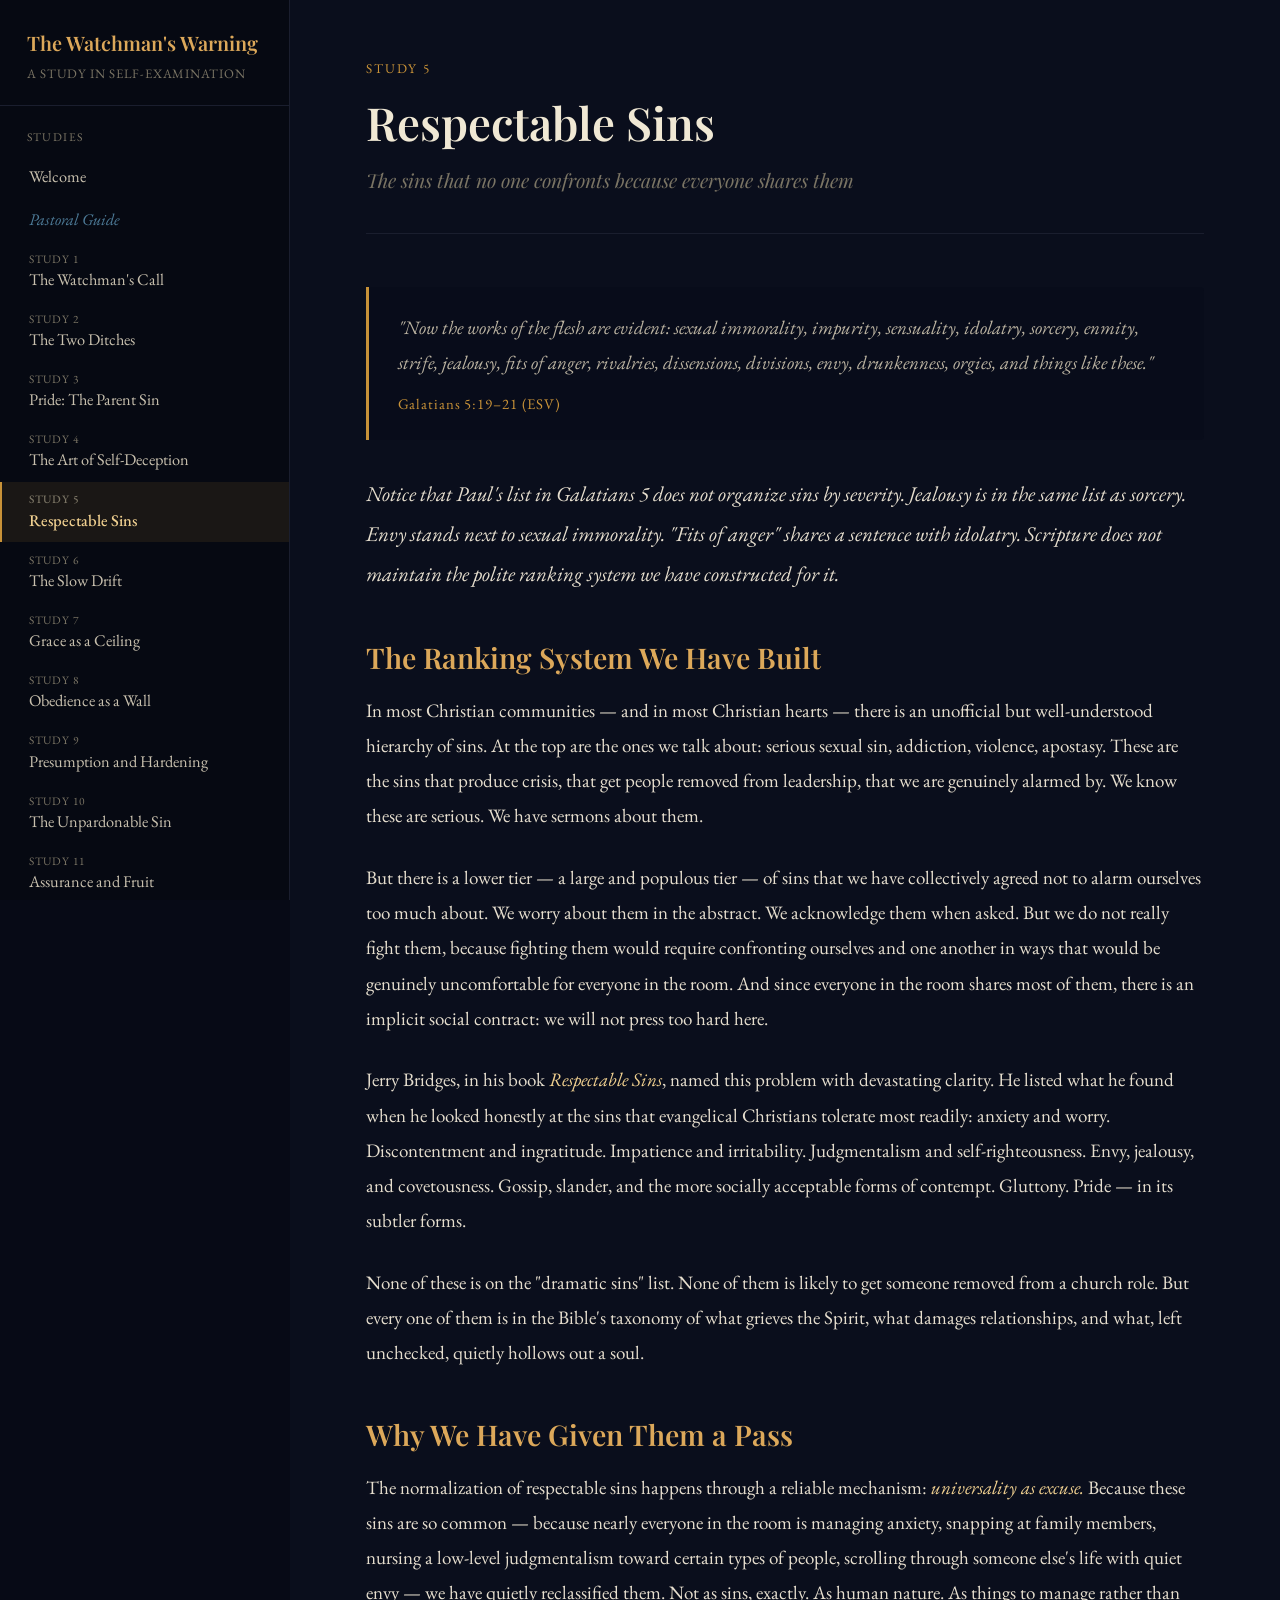
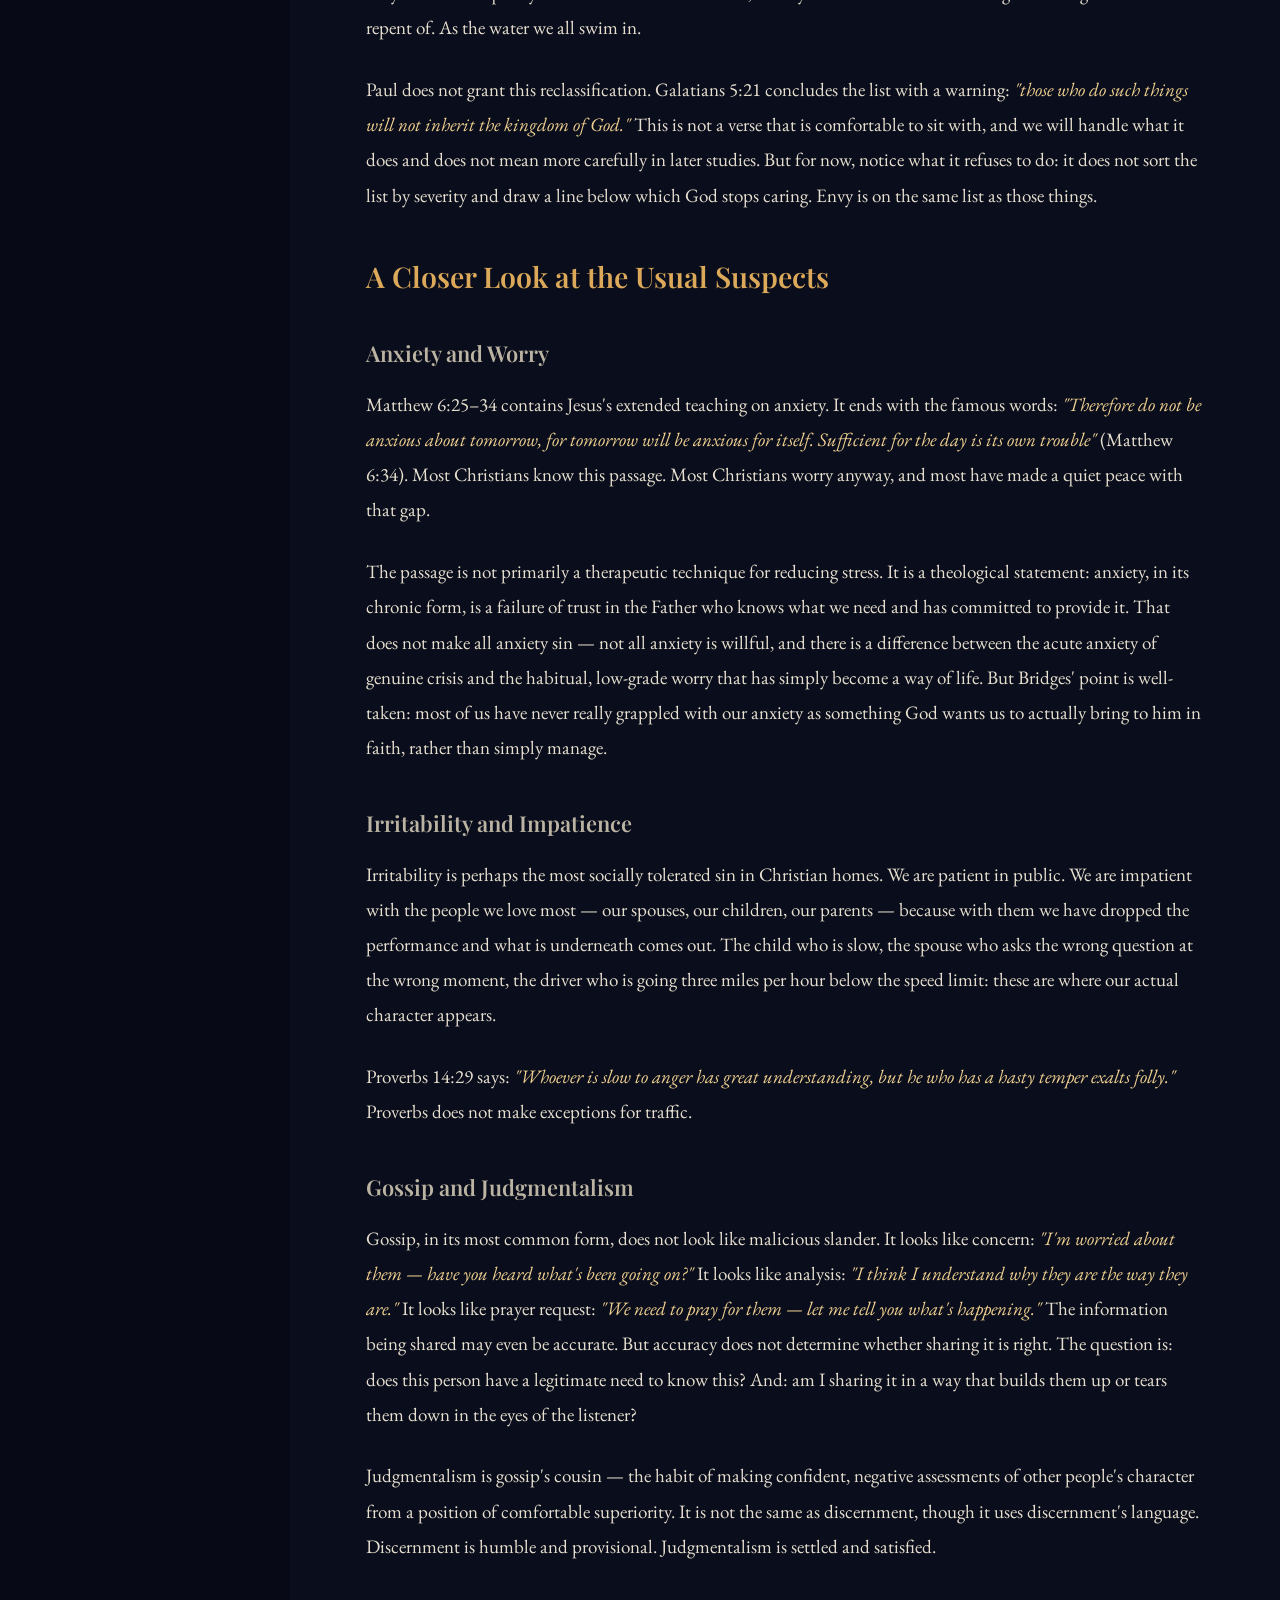
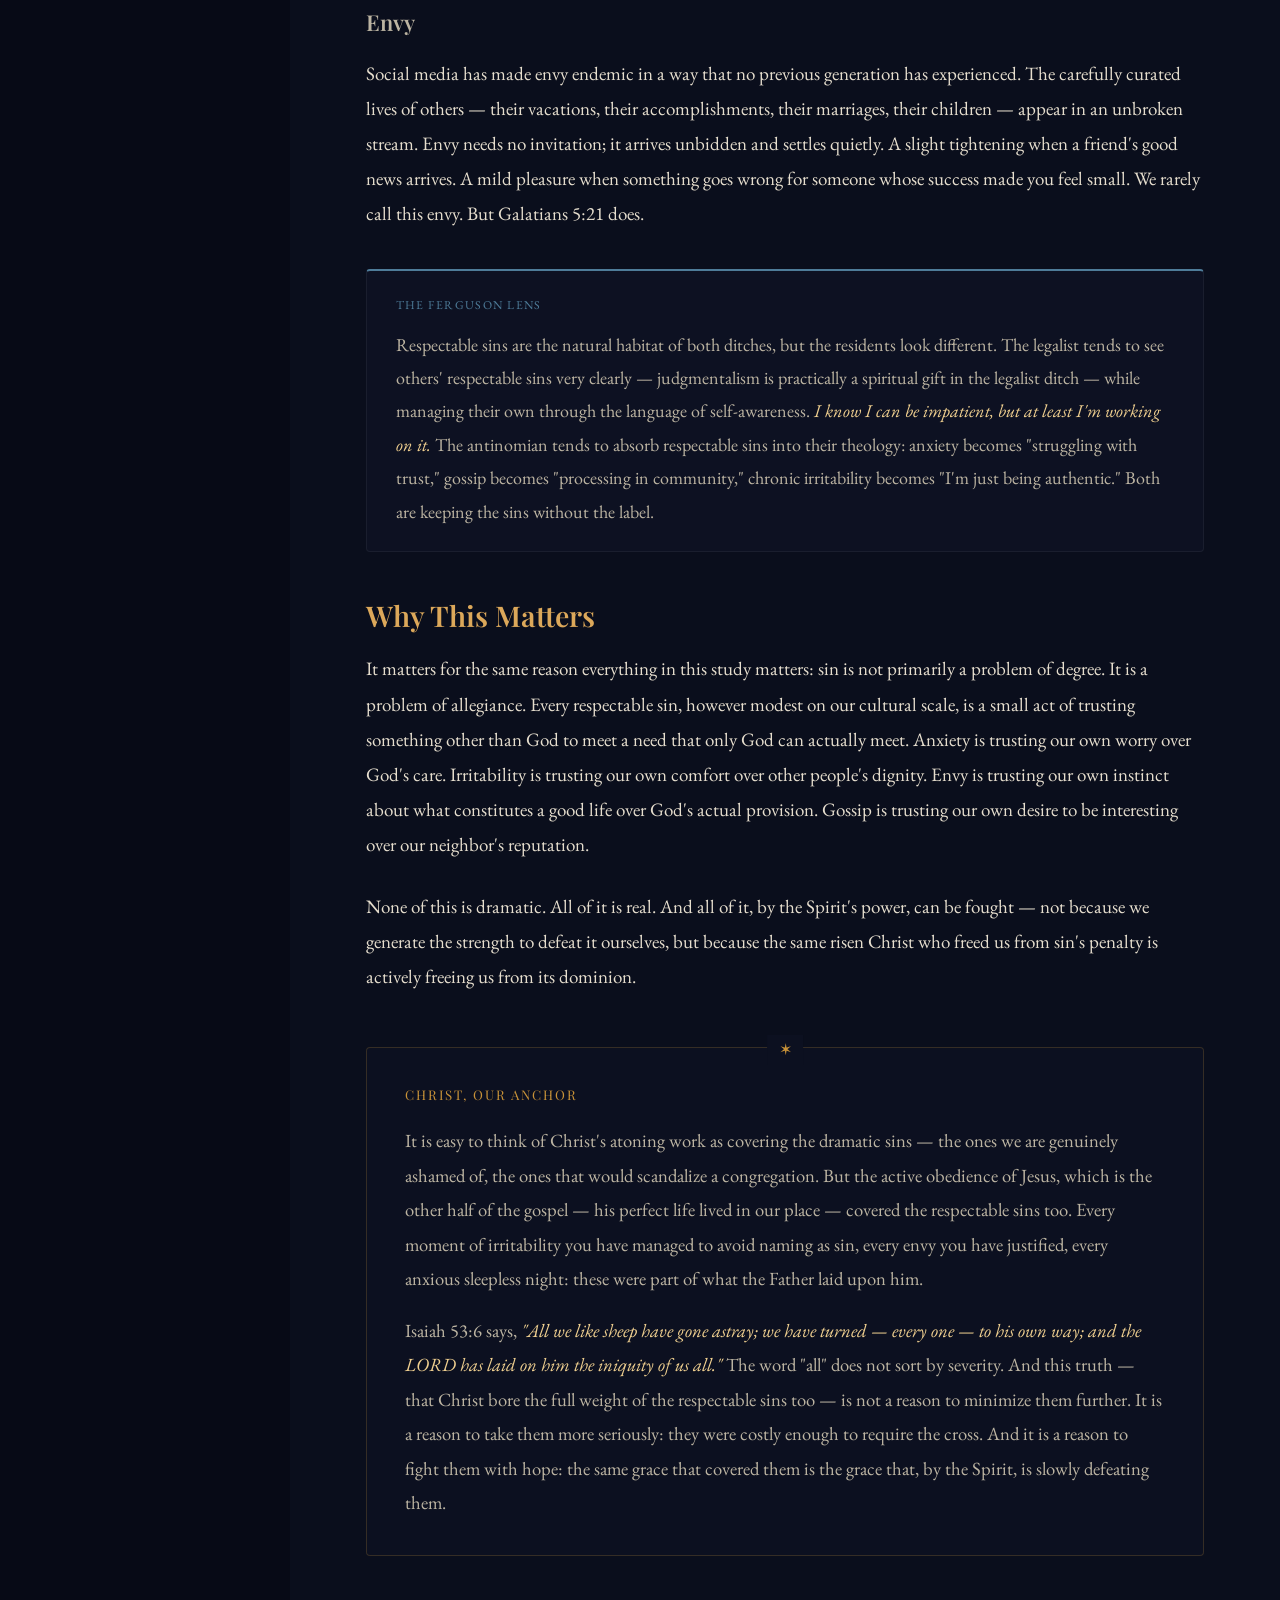
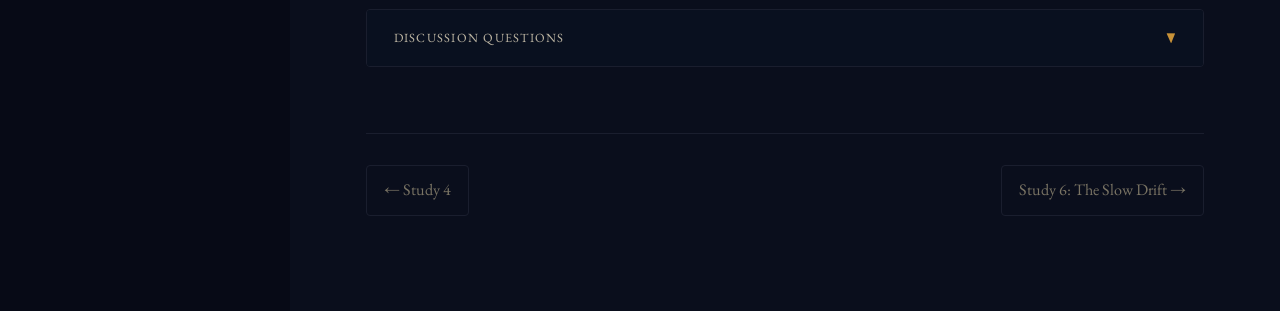
==== page-05-respectable-sins.html @ fbf7cce7 "Add files via upload" ====
<!DOCTYPE html>
<html lang="en">
<head>
<meta charset="UTF-8">
<meta name="viewport" content="width=device-width, initial-scale=1.0">
<title>Study 5: Respectable Sins | The Watchman's Warning</title>
<link rel="stylesheet" href="styles.css">
</head>
<body>
<div class="site-wrapper">
  <aside class="sidebar" id="sidebar"></aside>
  <div class="sidebar-overlay" id="sidebar-overlay"></div>

  <main class="main-content">
    <div class="page-header">
      <span class="page-label">Study 5</span>
      <h1>Respectable Sins</h1>
      <p class="page-subtitle">The sins that no one confronts because everyone shares them</p>
    </div>

    <div class="content-body">

      <blockquote class="scripture">
        <p>"Now the works of the flesh are evident: sexual immorality, impurity, sensuality, idolatry, sorcery, enmity, strife, jealousy, fits of anger, rivalries, dissensions, divisions, envy, drunkenness, orgies, and things like these."</p>
        <span class="scripture-ref">Galatians 5:19–21 (ESV)</span>
      </blockquote>

      <p class="lede">Notice that Paul's list in Galatians 5 does not organize sins by severity. Jealousy is in the same list as sorcery. Envy stands next to sexual immorality. "Fits of anger" shares a sentence with idolatry. Scripture does not maintain the polite ranking system we have constructed for it.</p>

      <h2>The Ranking System We Have Built</h2>

      <p>In most Christian communities — and in most Christian hearts — there is an unofficial but well-understood hierarchy of sins. At the top are the ones we talk about: serious sexual sin, addiction, violence, apostasy. These are the sins that produce crisis, that get people removed from leadership, that we are genuinely alarmed by. We know these are serious. We have sermons about them.</p>

      <p>But there is a lower tier — a large and populous tier — of sins that we have collectively agreed not to alarm ourselves too much about. We worry about them in the abstract. We acknowledge them when asked. But we do not really fight them, because fighting them would require confronting ourselves and one another in ways that would be genuinely uncomfortable for everyone in the room. And since everyone in the room shares most of them, there is an implicit social contract: we will not press too hard here.</p>

      <p>Jerry Bridges, in his book <em>Respectable Sins</em>, named this problem with devastating clarity. He listed what he found when he looked honestly at the sins that evangelical Christians tolerate most readily: anxiety and worry. Discontentment and ingratitude. Impatience and irritability. Judgmentalism and self-righteousness. Envy, jealousy, and covetousness. Gossip, slander, and the more socially acceptable forms of contempt. Gluttony. Pride — in its subtler forms.</p>

      <p>None of these is on the "dramatic sins" list. None of them is likely to get someone removed from a church role. But every one of them is in the Bible's taxonomy of what grieves the Spirit, what damages relationships, and what, left unchecked, quietly hollows out a soul.</p>

      <h2>Why We Have Given Them a Pass</h2>

      <p>The normalization of respectable sins happens through a reliable mechanism: <em>universality as excuse.</em> Because these sins are so common — because nearly everyone in the room is managing anxiety, snapping at family members, nursing a low-level judgmentalism toward certain types of people, scrolling through someone else's life with quiet envy — we have quietly reclassified them. Not as sins, exactly. As human nature. As things to manage rather than repent of. As the water we all swim in.</p>

      <p>Paul does not grant this reclassification. Galatians 5:21 concludes the list with a warning: <em>"those who do such things will not inherit the kingdom of God."</em> This is not a verse that is comfortable to sit with, and we will handle what it does and does not mean more carefully in later studies. But for now, notice what it refuses to do: it does not sort the list by severity and draw a line below which God stops caring. Envy is on the same list as those things.</p>

      <h2>A Closer Look at the Usual Suspects</h2>

      <h3>Anxiety and Worry</h3>

      <p>Matthew 6:25–34 contains Jesus's extended teaching on anxiety. It ends with the famous words: <em>"Therefore do not be anxious about tomorrow, for tomorrow will be anxious for itself. Sufficient for the day is its own trouble"</em> (Matthew 6:34). Most Christians know this passage. Most Christians worry anyway, and most have made a quiet peace with that gap.</p>

      <p>The passage is not primarily a therapeutic technique for reducing stress. It is a theological statement: anxiety, in its chronic form, is a failure of trust in the Father who knows what we need and has committed to provide it. That does not make all anxiety sin — not all anxiety is willful, and there is a difference between the acute anxiety of genuine crisis and the habitual, low-grade worry that has simply become a way of life. But Bridges' point is well-taken: most of us have never really grappled with our anxiety as something God wants us to actually bring to him in faith, rather than simply manage.</p>

      <h3>Irritability and Impatience</h3>

      <p>Irritability is perhaps the most socially tolerated sin in Christian homes. We are patient in public. We are impatient with the people we love most — our spouses, our children, our parents — because with them we have dropped the performance and what is underneath comes out. The child who is slow, the spouse who asks the wrong question at the wrong moment, the driver who is going three miles per hour below the speed limit: these are where our actual character appears.</p>

      <p>Proverbs 14:29 says: <em>"Whoever is slow to anger has great understanding, but he who has a hasty temper exalts folly."</em> Proverbs does not make exceptions for traffic.</p>

      <h3>Gossip and Judgmentalism</h3>

      <p>Gossip, in its most common form, does not look like malicious slander. It looks like concern: <em>"I'm worried about them — have you heard what's been going on?"</em> It looks like analysis: <em>"I think I understand why they are the way they are."</em> It looks like prayer request: <em>"We need to pray for them — let me tell you what's happening."</em> The information being shared may even be accurate. But accuracy does not determine whether sharing it is right. The question is: does this person have a legitimate need to know this? And: am I sharing it in a way that builds them up or tears them down in the eyes of the listener?</p>

      <p>Judgmentalism is gossip's cousin — the habit of making confident, negative assessments of other people's character from a position of comfortable superiority. It is not the same as discernment, though it uses discernment's language. Discernment is humble and provisional. Judgmentalism is settled and satisfied.</p>

      <h3>Envy</h3>

      <p>Social media has made envy endemic in a way that no previous generation has experienced. The carefully curated lives of others — their vacations, their accomplishments, their marriages, their children — appear in an unbroken stream. Envy needs no invitation; it arrives unbidden and settles quietly. A slight tightening when a friend's good news arrives. A mild pleasure when something goes wrong for someone whose success made you feel small. We rarely call this envy. But Galatians 5:21 does.</p>

      <div class="ferguson-lens">
        <span class="lens-label">The Ferguson Lens</span>
        <p>Respectable sins are the natural habitat of both ditches, but the residents look different. The legalist tends to see others' respectable sins very clearly — judgmentalism is practically a spiritual gift in the legalist ditch — while managing their own through the language of self-awareness. <em>I know I can be impatient, but at least I'm working on it.</em> The antinomian tends to absorb respectable sins into their theology: anxiety becomes "struggling with trust," gossip becomes "processing in community," chronic irritability becomes "I'm just being authentic." Both are keeping the sins without the label.</p>
      </div>

      <h2>Why This Matters</h2>

      <p>It matters for the same reason everything in this study matters: sin is not primarily a problem of degree. It is a problem of allegiance. Every respectable sin, however modest on our cultural scale, is a small act of trusting something other than God to meet a need that only God can actually meet. Anxiety is trusting our own worry over God's care. Irritability is trusting our own comfort over other people's dignity. Envy is trusting our own instinct about what constitutes a good life over God's actual provision. Gossip is trusting our own desire to be interesting over our neighbor's reputation.</p>

      <p>None of this is dramatic. All of it is real. And all of it, by the Spirit's power, can be fought — not because we generate the strength to defeat it ourselves, but because the same risen Christ who freed us from sin's penalty is actively freeing us from its dominion.</p>

    </div>

    <div class="christ-anchor">
      <h3>Christ, Our Anchor</h3>
      <p>It is easy to think of Christ's atoning work as covering the dramatic sins — the ones we are genuinely ashamed of, the ones that would scandalize a congregation. But the active obedience of Jesus, which is the other half of the gospel — his perfect life lived in our place — covered the respectable sins too. Every moment of irritability you have managed to avoid naming as sin, every envy you have justified, every anxious sleepless night: these were part of what the Father laid upon him.</p>
      <p>Isaiah 53:6 says, <em>"All we like sheep have gone astray; we have turned — every one — to his own way; and the LORD has laid on him the iniquity of us all."</em> The word "all" does not sort by severity. And this truth — that Christ bore the full weight of the respectable sins too — is not a reason to minimize them further. It is a reason to take them more seriously: they were costly enough to require the cross. And it is a reason to fight them with hope: the same grace that covered them is the grace that, by the Spirit, is slowly defeating them.</p>
    </div>

    <div class="discussion-section">
      <button class="discussion-toggle">
        <span class="toggle-label">Discussion Questions</span>
        <span class="toggle-arrow">&#9660;</span>
      </button>
      <div class="discussion-content">
        <ol>
          <li>Without naming anyone else, which of the "usual suspects" in this study — anxiety, irritability, judgmentalism, gossip, envy — do you find most present in your own life? What have you told yourself about it?</li>
          <li>The study describes an "implicit social contract" in Christian communities about which sins we don't press on. Have you experienced this? What happens when someone breaks the contract and names something honestly?</li>
          <li>Galatians 5:21 places envy in the same list as serious sexual sin and then warns about inheriting the kingdom. How do you handle a verse like that — do you feel its weight, or do you find ways to soften it? Why?</li>
          <li>The study reframes respectable sins as "small acts of trusting something other than God." Does that framing change how you feel about them? What does your anxiety or irritability say you are trusting?</li>
          <li>Is there a respectable sin you have made peace with because everyone around you has made peace with it too? What would it mean to stop making that peace?</li>
        </ol>
      </div>
    </div>

    <div class="page-nav">
      <a href="page-04-self-deception.html">&#8592; Study 4</a>
      <a href="page-06-spiritual-apathy.html">Study 6: The Slow Drift &#8594;</a>
    </div>
  </main>
</div>

<button class="sidebar-toggle" id="sidebar-toggle" aria-label="Toggle navigation">&#9776;</button>
<script src="nav.js"></script>
<script>buildNav('page-05');</script>
</body>
</html>
---- styles.css ----
@import url('https://fonts.googleapis.com/css2?family=Playfair+Display:ital,wght@0,400;0,600;0,700;1,400;1,600&family=EB+Garamond:ital,wght@0,400;0,500;1,400;1,500&display=swap');

:root {
  --bg-deep: #070a16;
  --bg-page: #0a0e1c;
  --bg-sidebar: #060912;
  --bg-sidebar-hover: #0e1328;
  --bg-scripture: #080c1a;
  --bg-anchor: #0c1020;
  --bg-discussion: #09101f;
  --bg-callout: #0d1122;
  --text-primary: #e6dece;
  --text-secondary: #bcb4a2;
  --text-muted: #7a7464;
  --text-sidebar: #c8c0ae;
  --text-active: #f0e8d4;
  --amber: #c89238;
  --amber-light: #dca85a;
  --amber-pale: #f0d090;
  --amber-glow: rgba(200,146,56,0.10);
  --amber-border: rgba(200,146,56,0.28);
  --blue-soft: #4e7c99;
  --border-dim: #1a1e2e;
  --border-amber: rgba(200,146,56,0.22);
  --sidebar-width: 290px;
  --font-display: 'Playfair Display', Georgia, serif;
  --font-body: 'EB Garamond', Garamond, Georgia, serif;
  --radius: 4px;
  --transition: 0.2s ease;
}

*, *::before, *::after { box-sizing: border-box; margin: 0; padding: 0; }
html { font-size: 19px; scroll-behavior: smooth; }
body { background: var(--bg-deep); color: var(--text-primary); font-family: var(--font-body); line-height: 1.85; min-height: 100vh; }
.site-wrapper { display: flex; min-height: 100vh; }

.sidebar { width: var(--sidebar-width); min-width: var(--sidebar-width); background: var(--bg-sidebar); border-right: 1px solid var(--border-dim); height: 100vh; position: sticky; top: 0; overflow-y: auto; overflow-x: hidden; scrollbar-width: thin; scrollbar-color: #1e2438 transparent; display: flex; flex-direction: column; flex-shrink: 0; }
.sidebar::-webkit-scrollbar { width: 5px; }
.sidebar::-webkit-scrollbar-track { background: transparent; }
.sidebar::-webkit-scrollbar-thumb { background: #1e2438; border-radius: 3px; }
.sidebar-brand { padding: 1.6rem 1.4rem 1rem; border-bottom: 1px solid var(--border-dim); }
.sidebar-brand a { text-decoration: none; display: block; }
.sidebar-brand .brand-title { font-family: var(--font-display); font-size: 1.05rem; font-weight: 600; color: var(--amber-light); line-height: 1.3; }
.sidebar-brand .brand-sub { font-size: 0.68rem; color: var(--text-muted); letter-spacing: 0.06em; text-transform: uppercase; margin-top: 0.3rem; }
.nav-section-label { font-size: 0.62rem; letter-spacing: 0.12em; text-transform: uppercase; color: var(--text-muted); padding: 1.1rem 1.4rem 0.35rem; }
.nav-list { list-style: none; padding: 0 0 2rem; }
.nav-list li a { display: block; padding: 0.55rem 1.4rem; text-decoration: none; color: var(--text-sidebar); font-size: 0.86rem; line-height: 1.35; border-left: 2px solid transparent; transition: var(--transition); }
.nav-list li a:hover { color: var(--amber-light); background: var(--bg-sidebar-hover); border-left-color: var(--amber-border); }
.nav-list li a.active { color: var(--amber-pale); background: var(--amber-glow); border-left-color: var(--amber); font-weight: 500; }
.nav-list li a .nav-num { display: block; font-size: 0.6rem; color: var(--text-muted); letter-spacing: 0.08em; text-transform: uppercase; margin-bottom: 0.1rem; }
.nav-list li.nav-special a { color: var(--blue-soft); font-style: italic; }
.nav-list li.nav-special a:hover, .nav-list li.nav-special a.active { color: #7aadcc; background: rgba(78,124,153,0.08); border-left-color: var(--blue-soft); }
.sidebar-toggle { display: none; position: fixed; bottom: 1.2rem; right: 1.2rem; z-index: 200; background: var(--amber); color: #000; border: none; width: 48px; height: 48px; border-radius: 50%; font-size: 1.3rem; cursor: pointer; box-shadow: 0 4px 16px rgba(200,146,56,0.4); }
.sidebar-overlay { display: none; }

.main-content { flex: 1; min-width: 0; padding: 3rem 4rem 5rem; background: var(--bg-page); }

.page-header { margin-bottom: 2.8rem; padding-bottom: 1.8rem; border-bottom: 1px solid var(--border-dim); }
.page-label { font-size: 0.7rem; letter-spacing: 0.14em; text-transform: uppercase; color: var(--amber); margin-bottom: 0.7rem; display: block; }
.page-header h1 { font-family: var(--font-display); font-size: 2.4rem; font-weight: 600; color: var(--text-active); line-height: 1.2; margin-bottom: 0.7rem; }
.page-header .page-subtitle { font-size: 1.02rem; color: var(--text-muted); font-style: italic; font-family: var(--font-display); }

.hero-header { text-align: center; padding: 4rem 2rem 2.5rem; }
.hero-watchman { font-size: 2.8rem; color: var(--amber); margin-bottom: 1.5rem; display: block; opacity: 0.65; }
.hero-header h1 { font-family: var(--font-display); font-size: 2.8rem; font-weight: 700; color: var(--text-active); line-height: 1.15; margin-bottom: 0.6rem; }
.hero-header .hero-subtitle { font-family: var(--font-display); font-size: 1.05rem; color: var(--text-secondary); font-style: italic; margin-bottom: 2rem; }
.hero-rule { width: 60px; height: 2px; background: var(--amber); margin: 1.6rem auto; opacity: 0.5; }

.content-body p { margin-bottom: 1.4rem; color: var(--text-primary); }
.content-body h2 { font-family: var(--font-display); font-size: 1.5rem; font-weight: 600; color: var(--amber-light); margin: 2.4rem 0 0.9rem; line-height: 1.3; }
.content-body h3 { font-family: var(--font-display); font-size: 1.15rem; font-weight: 600; color: var(--text-secondary); margin: 2rem 0 0.7rem; }
.lede { font-size: 1.1rem; color: var(--text-secondary); line-height: 1.9; margin-bottom: 1.8rem; font-style: italic; }

blockquote.scripture { background: var(--bg-scripture); border-left: 3px solid var(--amber); margin: 1.8rem 0; padding: 1.2rem 1.8rem 1.2rem 1.5rem; border-radius: 0 var(--radius) var(--radius) 0; }
blockquote.scripture p { color: var(--text-secondary); font-style: italic; margin-bottom: 0.3rem; font-size: 1rem; }
blockquote.scripture .scripture-ref { display: block; font-size: 0.78rem; color: var(--amber); letter-spacing: 0.06em; font-style: normal; margin-top: 0.5rem; }

.ferguson-lens { background: var(--bg-callout); border: 1px solid var(--border-dim); border-top: 2px solid var(--blue-soft); border-radius: var(--radius); padding: 1.2rem 1.5rem; margin: 2rem 0; }
.ferguson-lens .lens-label { font-size: 0.63rem; letter-spacing: 0.12em; text-transform: uppercase; color: var(--blue-soft); margin-bottom: 0.6rem; display: block; }
.ferguson-lens p { font-size: 0.95rem; color: var(--text-secondary); margin-bottom: 0; }

.christ-anchor { background: var(--bg-anchor); border: 1px solid var(--border-amber); border-radius: var(--radius); padding: 1.8rem 2rem; margin: 2.8rem 0; position: relative; }
.christ-anchor::before { content: '\002736'; position: absolute; top: -0.72rem; left: 50%; transform: translateX(-50%); background: var(--bg-anchor); color: var(--amber); padding: 0 0.6rem; font-size: 0.85rem; }
.christ-anchor h3 { font-family: var(--font-display); font-size: 0.7rem; letter-spacing: 0.14em; text-transform: uppercase; color: var(--amber); margin-bottom: 0.9rem; font-weight: 400; }
.christ-anchor p { color: var(--text-secondary); font-size: 0.98rem; margin-bottom: 0.9rem; }
.christ-anchor p:last-child { margin-bottom: 0; }

.discussion-section { margin: 2.8rem 0; border: 1px solid var(--border-dim); border-radius: var(--radius); overflow: hidden; }
.discussion-toggle { width: 100%; background: var(--bg-discussion); border: none; color: var(--text-secondary); font-family: var(--font-body); font-size: 0.88rem; letter-spacing: 0.05em; padding: 1rem 1.4rem; text-align: left; cursor: pointer; display: flex; justify-content: space-between; align-items: center; transition: var(--transition); }
.discussion-toggle:hover { background: var(--bg-callout); color: var(--amber-light); }
.discussion-toggle .toggle-label { font-size: 0.66rem; text-transform: uppercase; letter-spacing: 0.1em; }
.discussion-toggle .toggle-arrow { font-size: 0.75rem; transition: transform 0.25s ease; color: var(--amber); }
.discussion-toggle.open .toggle-arrow { transform: rotate(180deg); }
.discussion-content { padding: 1.4rem 1.8rem 1.6rem; background: var(--bg-discussion); border-top: 1px solid var(--border-dim); display: none; }
.discussion-content.open { display: block; }
.discussion-content ol { padding-left: 1.4rem; }
.discussion-content li { color: var(--text-secondary); font-size: 0.93rem; margin-bottom: 0.9rem; line-height: 1.7; }
.discussion-content li:last-child { margin-bottom: 0; }

.pastoral-note { background: rgba(78,124,153,0.07); border: 1px solid rgba(78,124,153,0.2); border-left: 3px solid var(--blue-soft); border-radius: var(--radius); padding: 1.2rem 1.5rem; margin: 2rem 0; }
.pastoral-note .note-label { font-size: 0.63rem; letter-spacing: 0.12em; text-transform: uppercase; color: var(--blue-soft); margin-bottom: 0.6rem; display: block; }
.pastoral-note p { color: var(--text-secondary); font-size: 0.95rem; margin-bottom: 0.5rem; }
.pastoral-note p:last-child { margin-bottom: 0; }

.page-nav { display: flex; justify-content: space-between; align-items: center; margin-top: 3.5rem; padding-top: 1.6rem; border-top: 1px solid var(--border-dim); }
.page-nav a { color: var(--text-muted); text-decoration: none; font-size: 0.85rem; padding: 0.5rem 0.9rem; border: 1px solid var(--border-dim); border-radius: var(--radius); transition: var(--transition); }
.page-nav a:hover { color: var(--amber-light); border-color: var(--amber-border); background: var(--amber-glow); }
.page-nav .nav-placeholder { opacity: 0; pointer-events: none; }

.study-grid { display: grid; gap: 0.7rem; margin: 1.5rem 0; }
.study-card { display: block; background: var(--bg-callout); border: 1px solid var(--border-dim); border-radius: var(--radius); padding: 1rem 1.3rem; text-decoration: none; transition: var(--transition); }
.study-card:hover { border-color: var(--amber-border); background: var(--amber-glow); }
.study-card .card-num { font-size: 0.6rem; letter-spacing: 0.1em; text-transform: uppercase; color: var(--text-muted); margin-bottom: 0.15rem; display: block; }
.study-card .card-title { font-family: var(--font-display); font-size: 1.02rem; color: var(--text-active); display: block; margin-bottom: 0.15rem; }
.study-card .card-sub { font-size: 0.8rem; color: var(--text-muted); font-style: italic; display: block; }
.study-card.card-special .card-title { color: var(--blue-soft); }
.section-divider { display: flex; align-items: center; gap: 1rem; margin: 1.4rem 0 0.3rem; color: var(--text-muted); font-size: 0.63rem; letter-spacing: 0.12em; text-transform: uppercase; }
.section-divider::before, .section-divider::after { content: ''; flex: 1; height: 1px; background: var(--border-dim); }

@media (max-width: 900px) {
  .sidebar { position: fixed; left: -300px; top: 0; height: 100vh; z-index: 100; transition: left 0.28s ease; }
  .sidebar.open { left: 0; box-shadow: 4px 0 30px rgba(0,0,0,0.6); }
  .sidebar-overlay { display: block; position: fixed; inset: 0; background: rgba(0,0,0,0.5); z-index: 99; opacity: 0; pointer-events: none; transition: opacity 0.28s ease; }
  .sidebar-overlay.visible { opacity: 1; pointer-events: all; }
  .sidebar-toggle { display: flex; align-items: center; justify-content: center; }
  .main-content { padding: 2rem 1.6rem 4rem; }
  .page-header h1 { font-size: 1.9rem; }
}
@media (max-width: 600px) {
  .main-content { padding: 1.5rem 1.1rem 4rem; }
  .hero-header h1 { font-size: 2rem; }
}

em { color: var(--amber-pale); font-style: italic; }
strong { color: var(--text-active); font-weight: 500; }
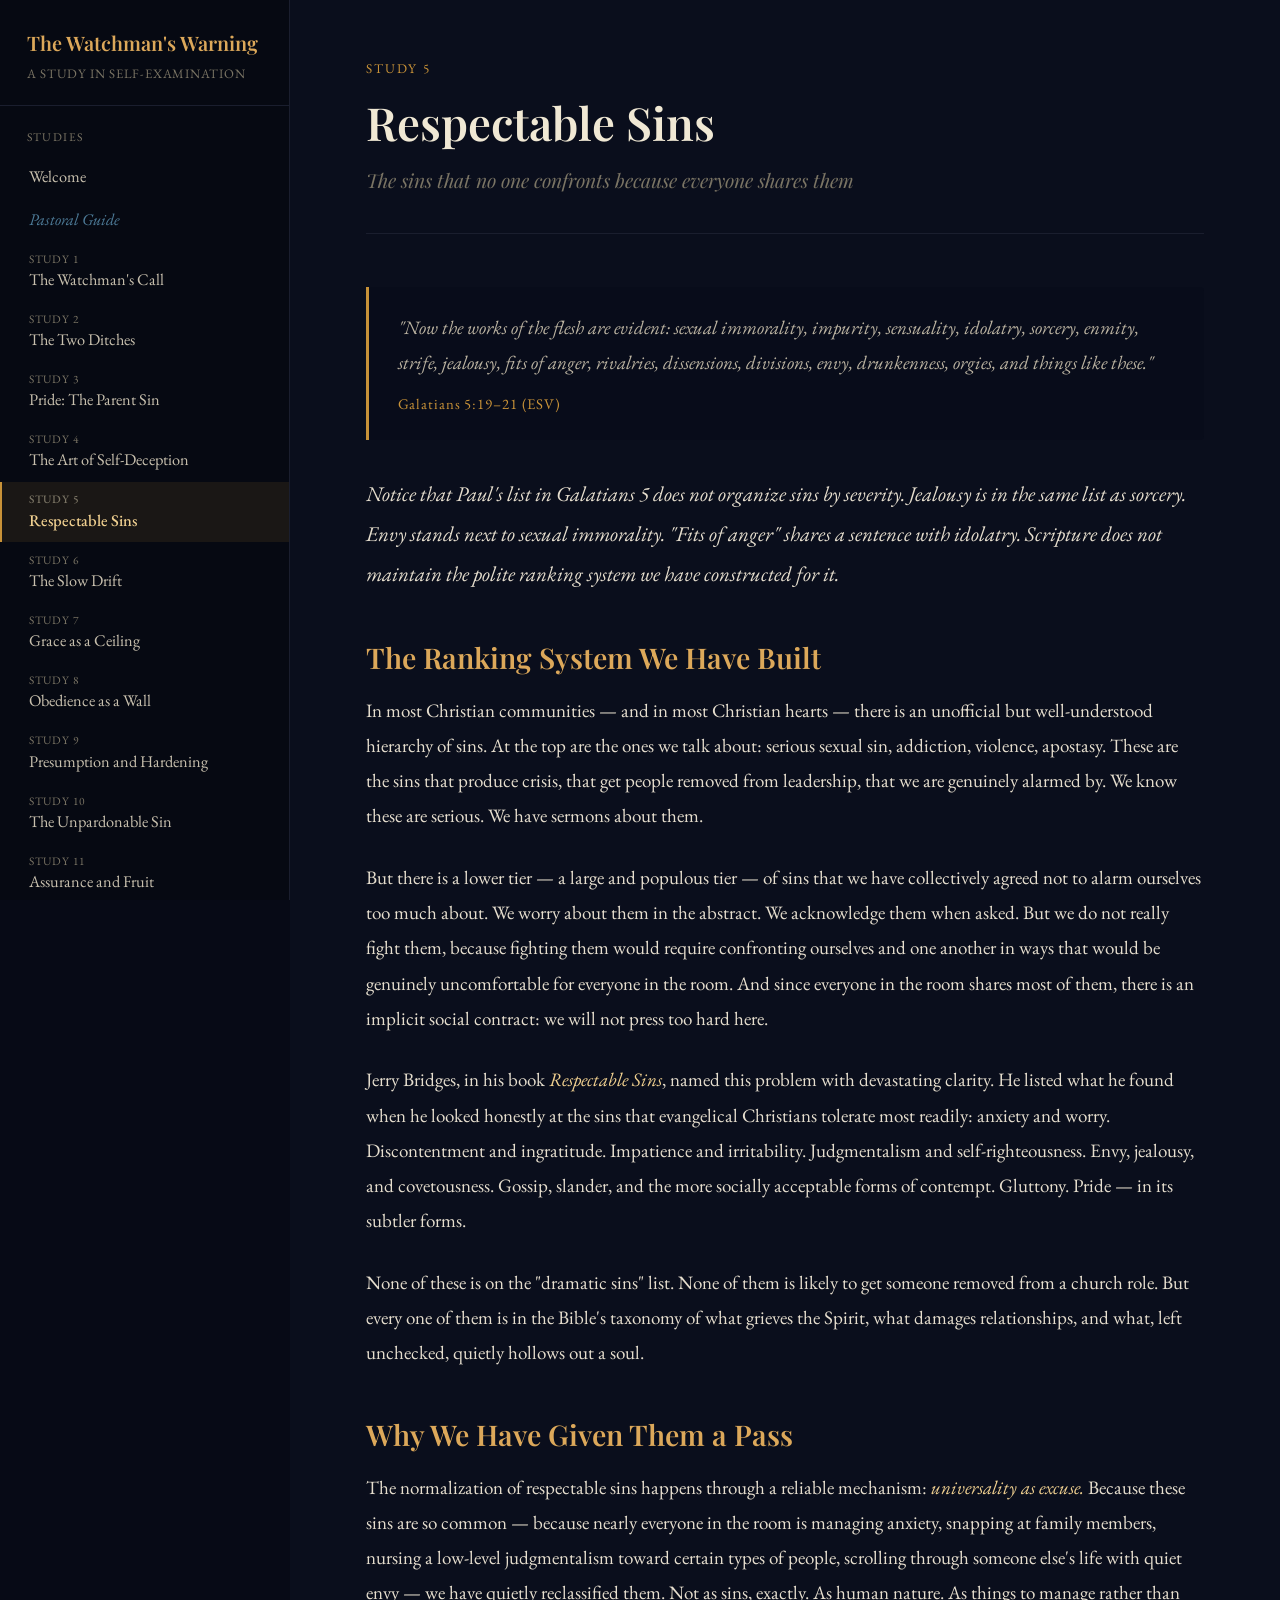
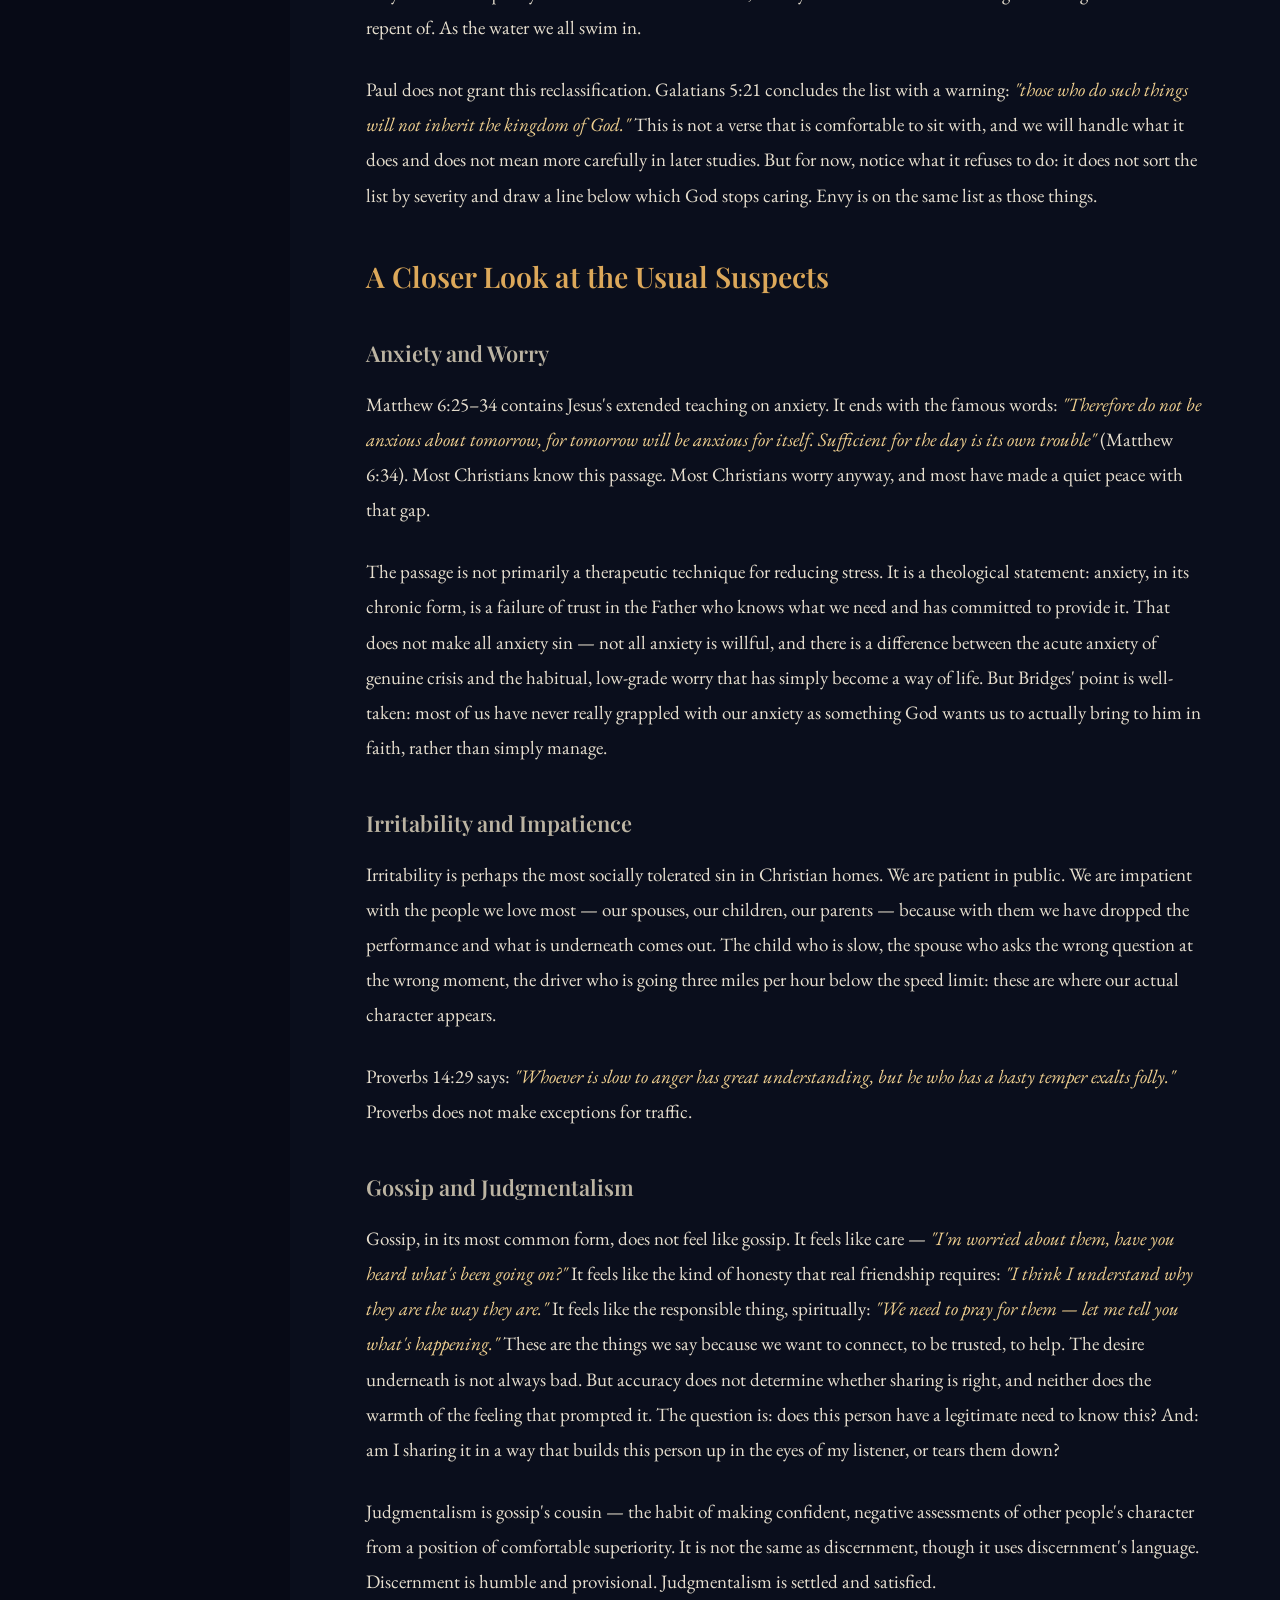
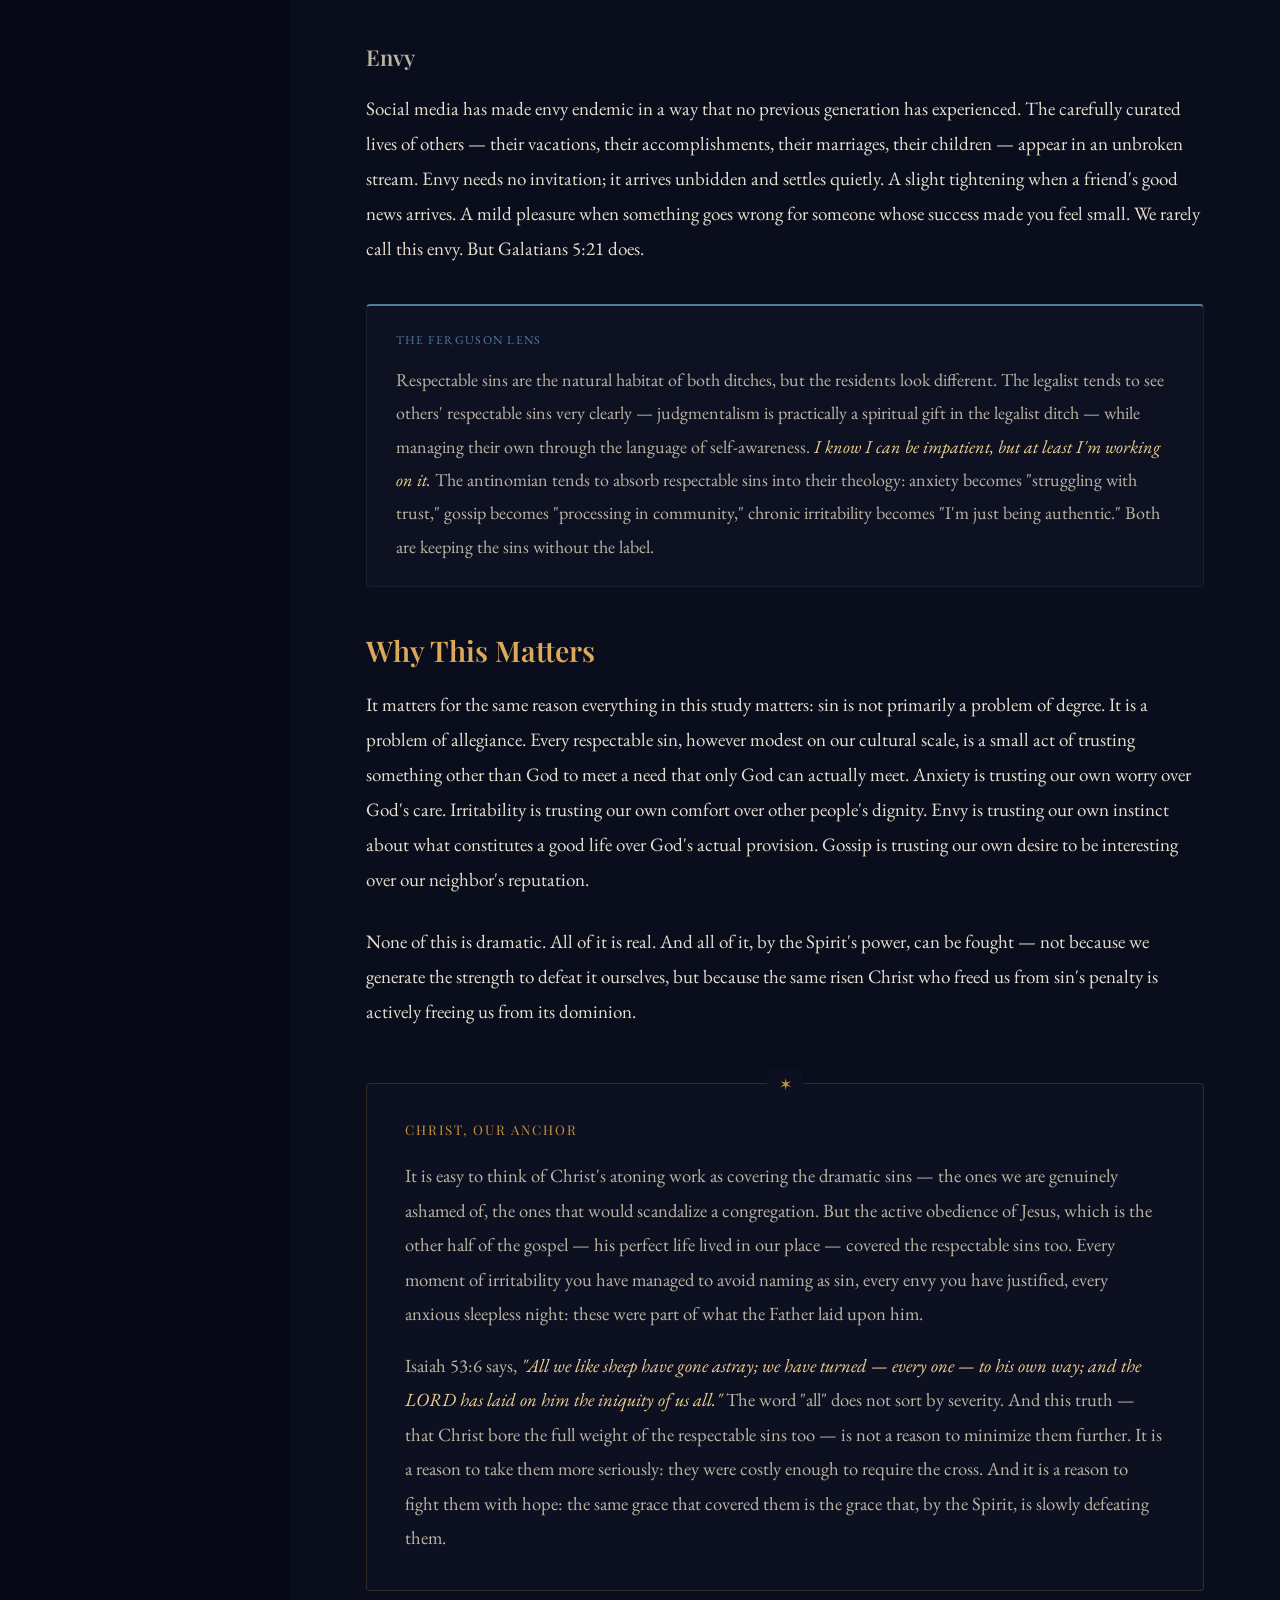
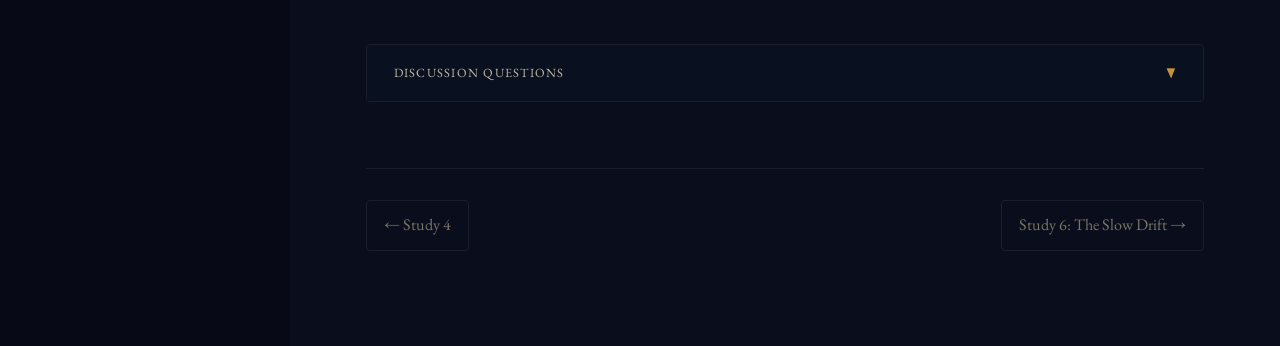
==== commit 10fe9d34: "Add files via upload" ====
--- a/page-05-respectable-sins.html
+++ b/page-05-respectable-sins.html
@@ -59,7 +59,7 @@
 
       <h3>Gossip and Judgmentalism</h3>
 
-      <p>Gossip, in its most common form, does not look like malicious slander. It looks like concern: <em>"I'm worried about them — have you heard what's been going on?"</em> It looks like analysis: <em>"I think I understand why they are the way they are."</em> It looks like prayer request: <em>"We need to pray for them — let me tell you what's happening."</em> The information being shared may even be accurate. But accuracy does not determine whether sharing it is right. The question is: does this person have a legitimate need to know this? And: am I sharing it in a way that builds them up or tears them down in the eyes of the listener?</p>
+      <p>Gossip, in its most common form, does not feel like gossip. It feels like care — <em>"I'm worried about them, have you heard what's been going on?"</em> It feels like the kind of honesty that real friendship requires: <em>"I think I understand why they are the way they are."</em> It feels like the responsible thing, spiritually: <em>"We need to pray for them — let me tell you what's happening."</em> These are the things we say because we want to connect, to be trusted, to help. The desire underneath is not always bad. But accuracy does not determine whether sharing is right, and neither does the warmth of the feeling that prompted it. The question is: does this person have a legitimate need to know this? And: am I sharing it in a way that builds this person up in the eyes of my listener, or tears them down?</p>
 
       <p>Judgmentalism is gossip's cousin — the habit of making confident, negative assessments of other people's character from a position of comfortable superiority. It is not the same as discernment, though it uses discernment's language. Discernment is humble and provisional. Judgmentalism is settled and satisfied.</p>
 
